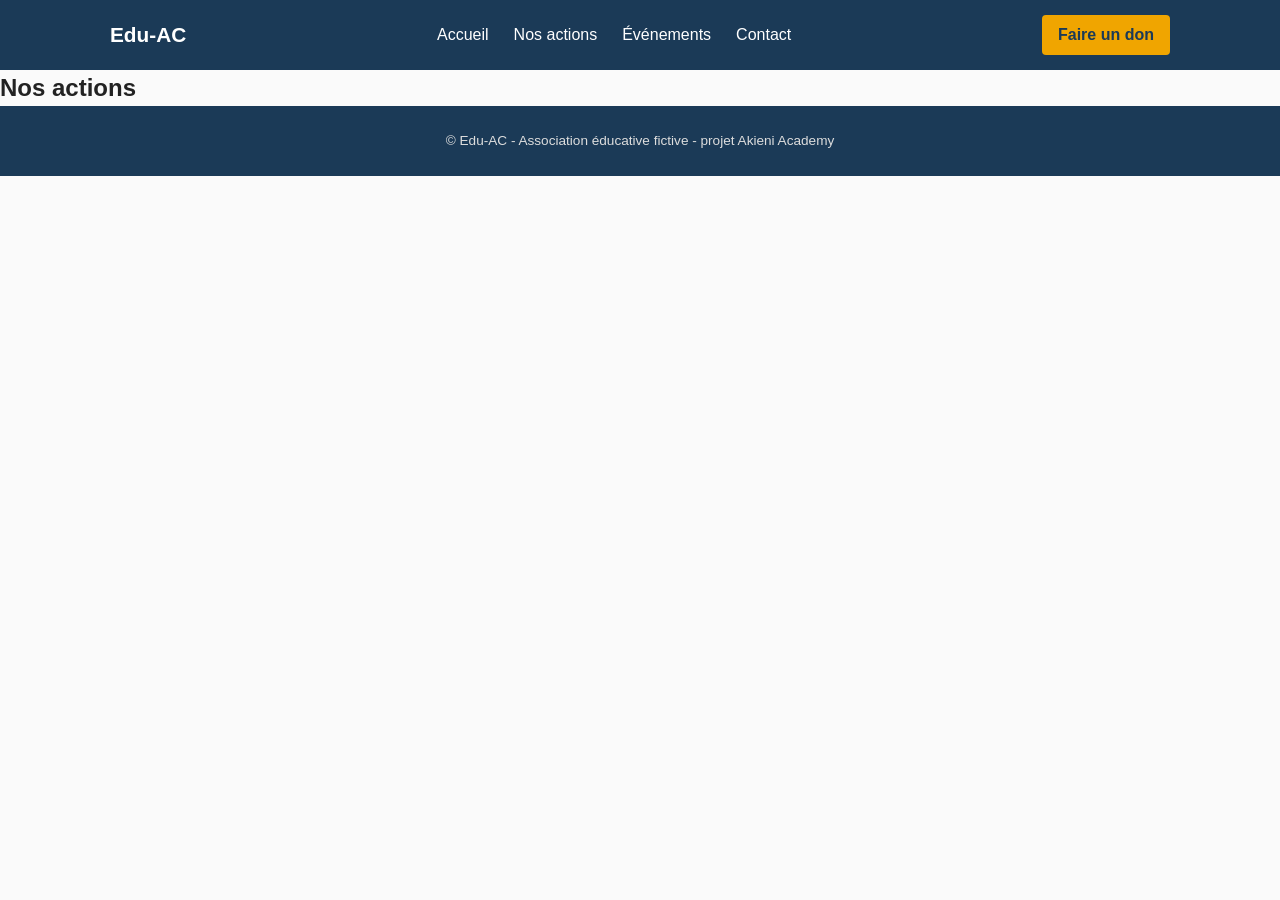
==== actions.html @ 5a73828f "Base commune : header, nav, footer, style.css, page d'acceuil" ====
<!DOCTYPE html>
<html lang="fr">
<head>
  <meta charset="UTF-8">
  <meta name="viewport" content="width=device-width, initial-scale=1.0">
  <title>Edu-AC - Nos actions</title>
  <link rel="stylesheet" href="style.css">
</head>
<body>

  <header>
    <nav>
      <div class="logo">Edu-AC</div>
      <ul class="nav-links">
        <li><a href="index.html">Accueil</a></li>
        <li><a href="actions.html">Nos actions</a></li>
        <li><a href="evenements.html">Événements</a></li>
        <li><a href="contact.html">Contact</a></li>
      </ul>
      <a class="btn-don" href="contact.html">Faire un don</a>
    </nav>
  </header>

  <main>
    <section>
      <h2>Nos actions</h2>

      <!--
        A REMPLIR PAR LE DEV "NOS ACTIONS" (Moutou Moukolo Christian)
        Consigne : une grille (class="actions-grid", deja en display: grid
        dans style.css) contenant plusieurs <article class="card">.
        Chaque carte : un titre (h3) + une courte description (p).
      -->

    </section>
  </main>

  <footer>
    <p>&copy; Edu-AC - Association éducative fictive - projet Akieni Academy</p>
  </footer>

</body>
</html>
---- style.css ----
/* 
   Edu-AC - style commun
   Fichier partage : prevenir le groupe avant modif
 */

* {
  margin: 0;
  padding: 0;
  box-sizing: border-box;
}

body {
  font-family: Arial, Helvetica, sans-serif;
  color: #222;
  background-color: #fafafa;
  line-height: 1.5;
}

a {
  text-decoration: none;
  color: inherit;
}

.container {
  max-width: 1100px;
  margin: 0 auto;
  padding: 0 20px;
}

/*  HEADER + NAV (Flexbox)  */

header {
  background-color: #1b3a57;
  color: #fff;
}

nav {
  display: flex;
  justify-content: space-between;
  align-items: center;
  max-width: 1100px;
  margin: 0 auto;
  padding: 15px 20px;
}

.logo {
  font-size: 1.3rem;
  font-weight: bold;
}

.nav-links {
  list-style: none;
  display: flex;
  gap: 25px;
}

.nav-links a {
  color: #fff;
}

.btn-don {
  background-color: #f0a500;
  color: #1b3a57;
  padding: 8px 16px;
  border-radius: 4px;
  font-weight: bold;
}

/*  HERO / CHIFFRES CLES (Accueil)  */

.hero {
}

.btn-primary {
  display: inline-block;
  background-color: #1b3a57;
  color: #fff;
  padding: 12px 22px;
  border-radius: 4px;
}

.chiffres {
  display: flex;
  flex-wrap: wrap;
  justify-content: space-around;
  border: 1px solid #ddd;
  border-radius: 6px;
  padding: 30px 20px;
}

/*  NOS ACTIONS (Grid)  */

.actions-grid {
  display: grid;
  grid-template-columns: repeat(2, 1fr);
  gap: 20px;
}

.card {
  border: 1px solid #ddd;
  border-radius: 6px;
  padding: 20px;
}

/*  EVENEMENTS*/

.events-list {
}

.event {
  border-top: 1px solid #ddd;
  padding: 15px 0;
}

/*  CONTACT / DON  */

.contact-form {
}

.don-box {
  background-color: #1b3a57;
  color: #fff;
  padding: 25px;
  border-radius: 6px;
}

/*  FOOTER  */

footer {
  background-color: #1b3a57;
  color: #ddd;
  text-align: center;
  padding: 25px 20px;
  font-size: 0.85rem;
}

/*  RESPONSIVE - 3 breakpoints
   mobile ~375px / tablette ~768px / desktop ~1280px */

@media (max-width: 768px) {
  nav {
    flex-direction: column;
    gap: 12px;
  }

  .actions-grid {
    grid-template-columns: 1fr;
  }
}

@media (max-width: 375px) {
  .btn-primary,
  .btn-don {
    width: 100%;
    text-align: center;
  }
}
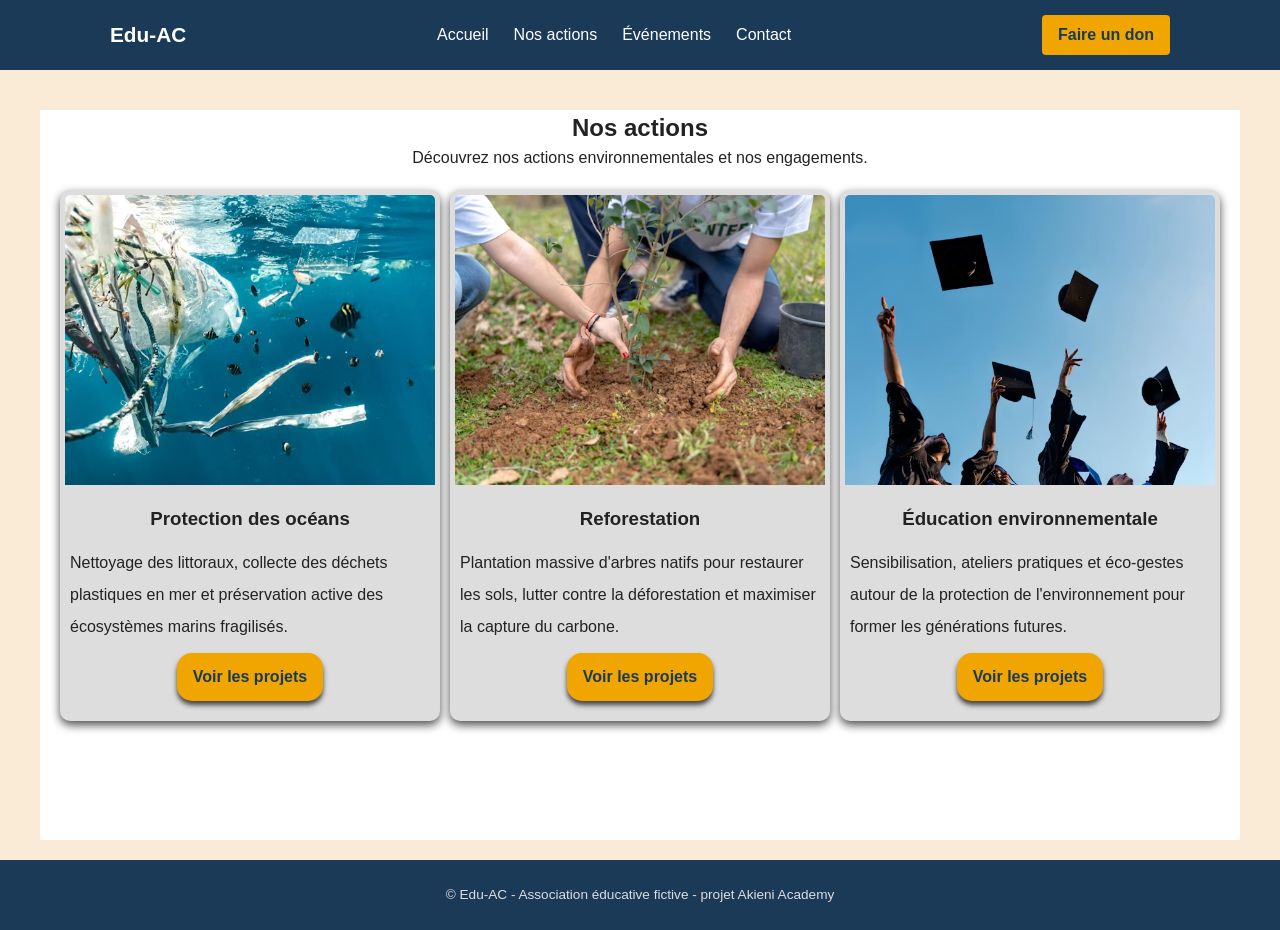
==== commit 73fd1e7e: "feat: j'ai ajouté la section 'nos actions' avec trois articles et un fichier contenant les images" ====
--- a/actions.html
+++ b/actions.html
@@ -22,17 +22,50 @@
   </header>
 
   <main>
-    <section>
-      <h2>Nos actions</h2>
+    <section class="nos-actions">
+      <div class="container">
 
-      <!--
-        A REMPLIR PAR LE DEV "NOS ACTIONS" (Moutou Moukolo Christian)
-        Consigne : une grille (class="actions-grid", deja en display: grid
-        dans style.css) contenant plusieurs <article class="card">.
-        Chaque carte : un titre (h3) + une courte description (p).
-      -->
+        <div class="section-header">
+            <h2>Nos actions</h2>
+            <p>Découvrez nos actions environnementales et nos engagements.</p>
+        </div>
 
-    </section>
+        <!-- Grille des cartes -->
+        <div class="actions-grid">
+            
+            <!-- Carte 1 : Reforestation -->
+            <article class="card1">
+                <img src="/images/reforestation.avif" alt="Reforestation">
+                <div class="card-content">
+                    <h3>Reforestation</h3>
+                    <p>Plantation massive d'arbres natifs pour restaurer les sols, lutter contre la déforestation et maximiser la capture du carbone.</p>
+                    <a href="#" class="btn-don">Voir les projets</a>
+                </div>
+            </article>
+
+            <!-- Carte 2 : Éducation -->
+            <article class="card2">
+                <img src="/images/education.avif" alt="Éducation environnementale">
+                <div class="card-content">
+                    <h3>Éducation environnementale</h3>
+                    <p>Sensibilisation, ateliers pratiques et éco-gestes autour de la protection de l'environnement pour former les générations futures.</p>
+                    <a href="#" class="btn-don">Voir les projets</a>
+                </article>
+
+            <!-- Carte 3 : Protection des océans -->
+            <article class="card3">
+                <img src="/images/ocean.avif" alt="Protection des océans">
+                <div class="card-content">
+                    <h3>Protection des océans</h3>
+                    <p>Nettoyage des littoraux, collecte des déchets plastiques en mer et préservation active des écosystèmes marins fragilisés.</p>
+                    <a href="#" class="btn-don">Voir les projets</a>
+                </div>
+              </article>
+        </div>
+    </div>
+    </section> 
+    
+
   </main>
 
   <footer>
--- a/style.css
+++ b/style.css
@@ -1,7 +1,9 @@
 /* 
    Edu-AC - style commun
-   Fichier partage : prevenir le groupe avant modif
- */
+   Fichier partage : ne contient que les elements utilises
+   sur TOUTES les pages (header, nav, footer, boutons communs).
+   Ne pas ajouter ici le style d'une section specifique a une page.
+    */
 
 * {
   margin: 0;
@@ -21,11 +23,6 @@
   color: inherit;
 }
 
-.container {
-  max-width: 1100px;
-  margin: 0 auto;
-  padding: 0 20px;
-}
 
 /*  HEADER + NAV (Flexbox)  */
 
@@ -56,6 +53,16 @@
 
 .nav-links a {
   color: #fff;
+}
+
+/*  BOUTONS COMMUNS (utilises sur plusieurs pages)  */
+
+.btn-primary {
+  display: inline-block;
+  background-color: #1b3a57;
+  color: #fff;
+  padding: 12px 22px;
+  border-radius: 4px;
 }
 
 .btn-don {
@@ -66,64 +73,6 @@
   font-weight: bold;
 }
 
-/*  HERO / CHIFFRES CLES (Accueil)  */
-
-.hero {
-}
-
-.btn-primary {
-  display: inline-block;
-  background-color: #1b3a57;
-  color: #fff;
-  padding: 12px 22px;
-  border-radius: 4px;
-}
-
-.chiffres {
-  display: flex;
-  flex-wrap: wrap;
-  justify-content: space-around;
-  border: 1px solid #ddd;
-  border-radius: 6px;
-  padding: 30px 20px;
-}
-
-/*  NOS ACTIONS (Grid)  */
-
-.actions-grid {
-  display: grid;
-  grid-template-columns: repeat(2, 1fr);
-  gap: 20px;
-}
-
-.card {
-  border: 1px solid #ddd;
-  border-radius: 6px;
-  padding: 20px;
-}
-
-/*  EVENEMENTS*/
-
-.events-list {
-}
-
-.event {
-  border-top: 1px solid #ddd;
-  padding: 15px 0;
-}
-
-/*  CONTACT / DON  */
-
-.contact-form {
-}
-
-.don-box {
-  background-color: #1b3a57;
-  color: #fff;
-  padding: 25px;
-  border-radius: 6px;
-}
-
 /*  FOOTER  */
 
 footer {
@@ -134,24 +83,128 @@
   font-size: 0.85rem;
 }
 
-/*  RESPONSIVE - 3 breakpoints
-   mobile ~375px / tablette ~768px / desktop ~1280px */
+/*  RESPONSIVE - nav (commun)  */
 
 @media (max-width: 768px) {
   nav {
     flex-direction: column;
     gap: 12px;
   }
-
-  .actions-grid {
-    grid-template-columns: 1fr;
-  }
-}
-
-@media (max-width: 375px) {
-  .btn-primary,
-  .btn-don {
-    width: 100%;
-    text-align: center;
-  }
-}
+}
+
+/* 
+   A PARTIR D'ICI : chacun ajoute
+   le style de SA page dans SA propre section,
+   sans toucher a ce qu'il y a au-dessus.
+   */
+
+/*  Dev Accueil : .hero, .chiffres */
+
+
+/*  Dev Nos actions : .actions-grid, .card  */
+.section-header {
+  text-align: center;
+  margin: 20px;
+}
+.nos-actions {
+   padding: 20px;
+   background-color: antiquewhite;
+}
+
+.container {
+  max-width: 1200px;
+  margin: 0 auto;
+  padding: 0 20px;
+  background-color: #fff;
+}
+
+.actions-grid {
+  display: grid;
+  grid-template-rows: 1fr 1fr 1fr;
+  gap: 10px;
+}
+
+article {
+  display: flex;
+  flex-direction: column;
+  gap: 10px;
+  background-color: #ddd;
+  height: auto;
+  border-radius: 10px;
+  box-shadow: 0px 4px 10px rgba(0, 0, 0, 0.7);
+  
+}
+
+.card-content {
+  display: flex;
+  flex-direction: column;
+  align-items: center;
+  line-height: 2;
+  margin-bottom: 20px;
+}
+
+.card-content p {
+  padding: 10px;
+}
+.card1 {
+  flex: 1;
+  order: 1;
+}
+
+.card2 {
+  flex: 1;
+  order: 2;
+}
+
+.card {
+  flex: 1;
+  order: 3;
+}
+
+article img {
+  width: 100%;
+  height: 300px;
+  object-fit: cover;
+  padding: 5px;
+  border-top-left-radius: 10px; 
+  border-top-right-radius: 10px; 
+}
+
+article  .btn-don {
+  background-color:  #f0a500;
+  border-radius: 15px;
+  box-shadow: 0px 4px 5px rgba(0, 0, 0, 0.7);
+}
+
+article  .btn-don:hover {
+  transform: scale(1.02);
+}
+
+@media only screen and (min-width: 768px) {
+ .actions-grid {
+  display: grid;
+  grid-template-columns: 1fr 1fr 1fr;
+  height: 650px;
+  }
+
+ article {
+  gap: 10px;
+  height: auto;
+  }
+
+
+ .card-content {
+  flex-grow: 1; /* Permet au contenu de prendre toute la hauteur disponible */
+  }
+
+ .card-content p {
+  flex-grow: 1;  /* Le paragraphe va occuper tout l'espace vide restant */
+  padding: 10px;
+  }
+
+
+/*  Dev Evenements : .events-list, .event */
+
+
+/*  Repo Admin (Contact) : .contact-form, .don-box  */
+
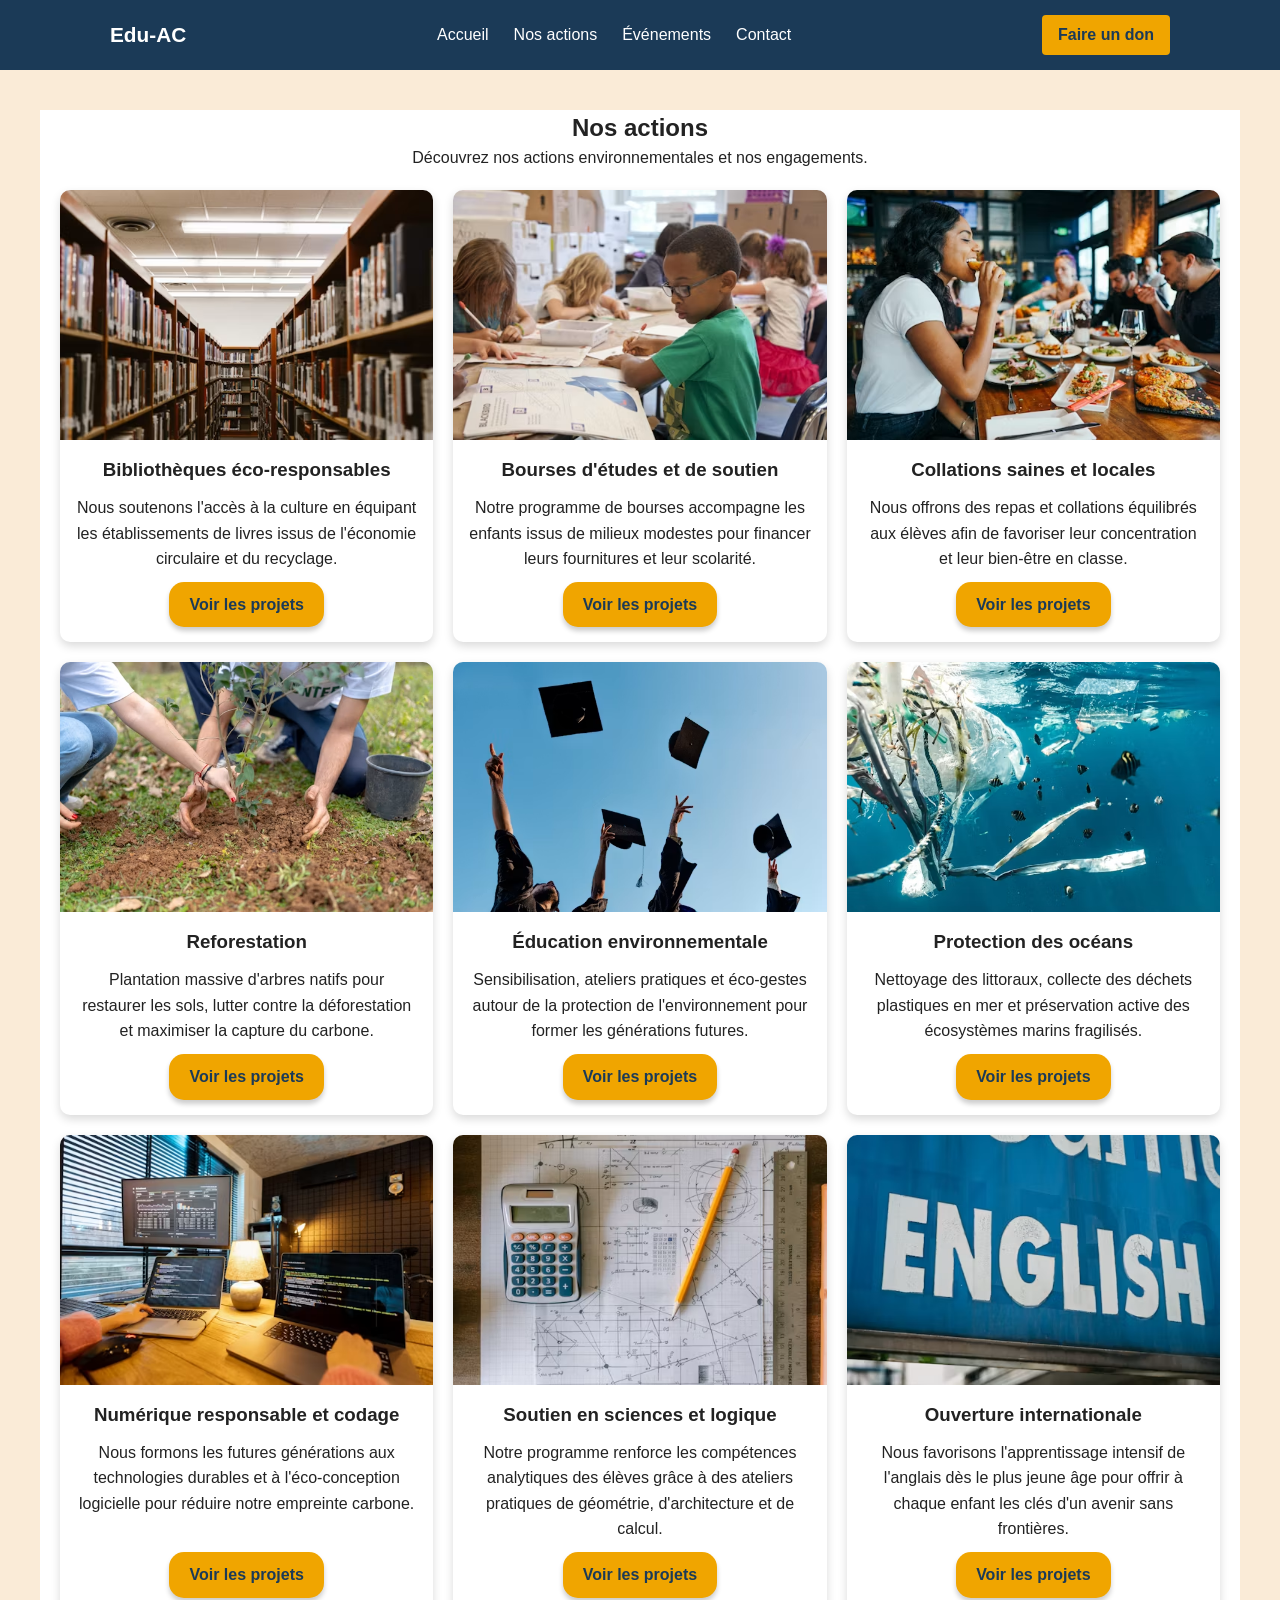
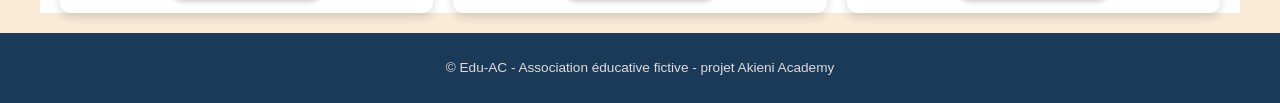
==== commit 1c7102d8: "feat: section nos actions complete et un fichier contenant 6 images" ====
--- a/actions.html
+++ b/actions.html
@@ -35,6 +35,34 @@
             
             <!-- Carte 1 : Reforestation -->
             <article class="card1">
+                <img src="/images/librairie.avif" alt="librairie">
+                <div class="card-content">
+                    <h3>Bibliothèques éco-responsables</h3>
+                    <p>Nous soutenons l'accès à la culture en équipant les établissements de livres issus de l'économie circulaire et du recyclage.</p>
+                    <a href="#" class="btn-don">Voir les projets</a>
+                </div>
+            </article>
+
+            <!-- Carte 2 : Éducation -->
+            <article class="card2">
+                <img src="/images/scholarship.avif" alt="bourse d'etude">
+                <div class="card-content">
+                    <h3>Bourses d'études et de soutien</h3>
+                    <p>Notre programme de bourses accompagne les enfants issus de milieux modestes pour financer leurs fournitures et leur scolarité.</p>
+                    <a href="#" class="btn-don">Voir les projets</a>
+                <div>
+                </article>
+
+            <!-- Carte 3 : Protection des océans -->
+            <article class="card3">
+                <img src="/images/collation.avif" alt="collation">
+                <div class="card-content">
+                    <h3>Collations saines et locales</h3>
+                    <p>Nous offrons des repas et collations équilibrés aux élèves afin de favoriser leur concentration et leur bien-être en classe.</p>
+                    <a href="#" class="btn-don">Voir les projets</a>
+                </div>
+              </article>
+                 <article class="card4">
                 <img src="/images/reforestation.avif" alt="Reforestation">
                 <div class="card-content">
                     <h3>Reforestation</h3>
@@ -44,7 +72,7 @@
             </article>
 
             <!-- Carte 2 : Éducation -->
-            <article class="card2">
+            <article class="card5">
                 <img src="/images/education.avif" alt="Éducation environnementale">
                 <div class="card-content">
                     <h3>Éducation environnementale</h3>
@@ -53,11 +81,38 @@
                 </article>
 
             <!-- Carte 3 : Protection des océans -->
-            <article class="card3">
+            <article class="card6">
                 <img src="/images/ocean.avif" alt="Protection des océans">
                 <div class="card-content">
                     <h3>Protection des océans</h3>
                     <p>Nettoyage des littoraux, collecte des déchets plastiques en mer et préservation active des écosystèmes marins fragilisés.</p>
+                    <a href="#" class="btn-don">Voir les projets</a>
+                </div>
+              </article>
+                 <article class="card7">
+                <img src="/images/informatique.avif" alt="formation en informatique">
+                <div class="card-content">
+                    <h3>Numérique responsable et codage</h3>
+                    <p>Nous formons les futures générations aux technologies durables et à l'éco-conception logicielle pour réduire notre empreinte carbone.</p>
+                    <a href="#" class="btn-don">Voir les projets</a>
+                </div>
+            </article>
+
+            <!-- Carte 2 : Éducation -->
+            <article class="card8">
+                <img src="/images/maths.avif" alt="cours des maths">
+                <div class="card-content">
+                    <h3>Soutien en sciences et logique</h3>
+                    <p>Notre programme renforce les compétences analytiques des élèves grâce à des ateliers pratiques de géométrie, d'architecture et de calcul.</p>
+                    <a href="#" class="btn-don">Voir les projets</a>
+                </article>
+
+            <!-- Carte 3 : Protection des océans -->
+            <article class="card9">
+                <img src="/images/english.avif" alt="formation d'Englais">
+                <div class="card-content">
+                    <h3>Ouverture internationale</h3>
+                    <p>Nous favorisons l'apprentissage intensif de l'anglais dès le plus jeune âge pour offrir à chaque enfant les clés d'un avenir sans frontières.</p>
                     <a href="#" class="btn-don">Voir les projets</a>
                 </div>
               </article>
--- a/style.css
+++ b/style.css
@@ -101,11 +101,11 @@
 /*  Dev Accueil : .hero, .chiffres */
 
 
-/*  Dev Nos actions : .actions-grid, .card  */
 .section-header {
   text-align: center;
   margin: 20px;
 }
+
 .nos-actions {
    padding: 20px;
    background-color: antiquewhite;
@@ -118,89 +118,70 @@
   background-color: #fff;
 }
 
+/* --- GRILLE POUR LES SMARTPHONES (Par défaut) --- */
 .actions-grid {
   display: grid;
-  grid-template-rows: 1fr 1fr 1fr;
-  gap: 10px;
+  grid-template-columns: 1fr; /* Une seule colonne sur mobile pour que ce soit lisible */
+  gap: 20px; 
 }
+
 
 article {
   display: flex;
   flex-direction: column;
-  gap: 10px;
-  background-color: #ddd;
-  height: auto;
+  background-color: #fff;
   border-radius: 10px;
-  box-shadow: 0px 4px 10px rgba(0, 0, 0, 0.7);
-  
+  box-shadow: 0px 4px 10px rgba(0, 0, 0, 0.15);
+  overflow: hidden;
+  transition: all 0.3s ease;
 }
+article:hover {
+  transform: scale(1.01);
+  box-shadow: none;
+}
+article img {
+  width: 100%;
+  height: 250px;
+  object-fit: cover; 
+}
+
 
 .card-content {
   display: flex;
   flex-direction: column;
   align-items: center;
-  line-height: 2;
-  margin-bottom: 20px;
+  padding: 15px;
+  line-height: 1.6;
+  flex-grow: 1; /* Permet au contenu de s'étirer pour aligner les boutons en bas */
 }
 
 .card-content p {
-  padding: 10px;
-}
-.card1 {
-  flex: 1;
-  order: 1;
+  padding: 10px 0;
+  text-align: center;
+  flex-grow: 1; /* Pousse le bouton vers le bas si un texte est plus court qu'un autre */
 }
 
-.card2 {
-  flex: 1;
-  order: 2;
+
+article .btn-don {
+  background-color: #f0a500;
+  border: none;
+  padding: 10px 20px;
+  border-radius: 15px;
+  cursor: pointer;
+  transition: transform 0.2s ease;
+  box-shadow: 0px 4px 5px rgba(0, 0, 0, 0.2);
 }
 
-.card {
-  flex: 1;
-  order: 3;
+article .btn-don:hover {
+  transform: scale(1.05);
 }
 
-article img {
-  width: 100%;
-  height: 300px;
-  object-fit: cover;
-  padding: 5px;
-  border-top-left-radius: 10px; 
-  border-top-right-radius: 10px; 
-}
-
-article  .btn-don {
-  background-color:  #f0a500;
-  border-radius: 15px;
-  box-shadow: 0px 4px 5px rgba(0, 0, 0, 0.7);
-}
-
-article  .btn-don:hover {
-  transform: scale(1.02);
-}
 
 @media only screen and (min-width: 768px) {
  .actions-grid {
-  display: grid;
-  grid-template-columns: 1fr 1fr 1fr;
-  height: 650px;
+    grid-template-columns: repeat(3, 1fr);
   }
-
- article {
-  gap: 10px;
-  height: auto;
-  }
-
-
- .card-content {
-  flex-grow: 1; /* Permet au contenu de prendre toute la hauteur disponible */
-  }
-
- .card-content p {
-  flex-grow: 1;  /* Le paragraphe va occuper tout l'espace vide restant */
-  padding: 10px;
-  }
+}
 
 
 /*  Dev Evenements : .events-list, .event */
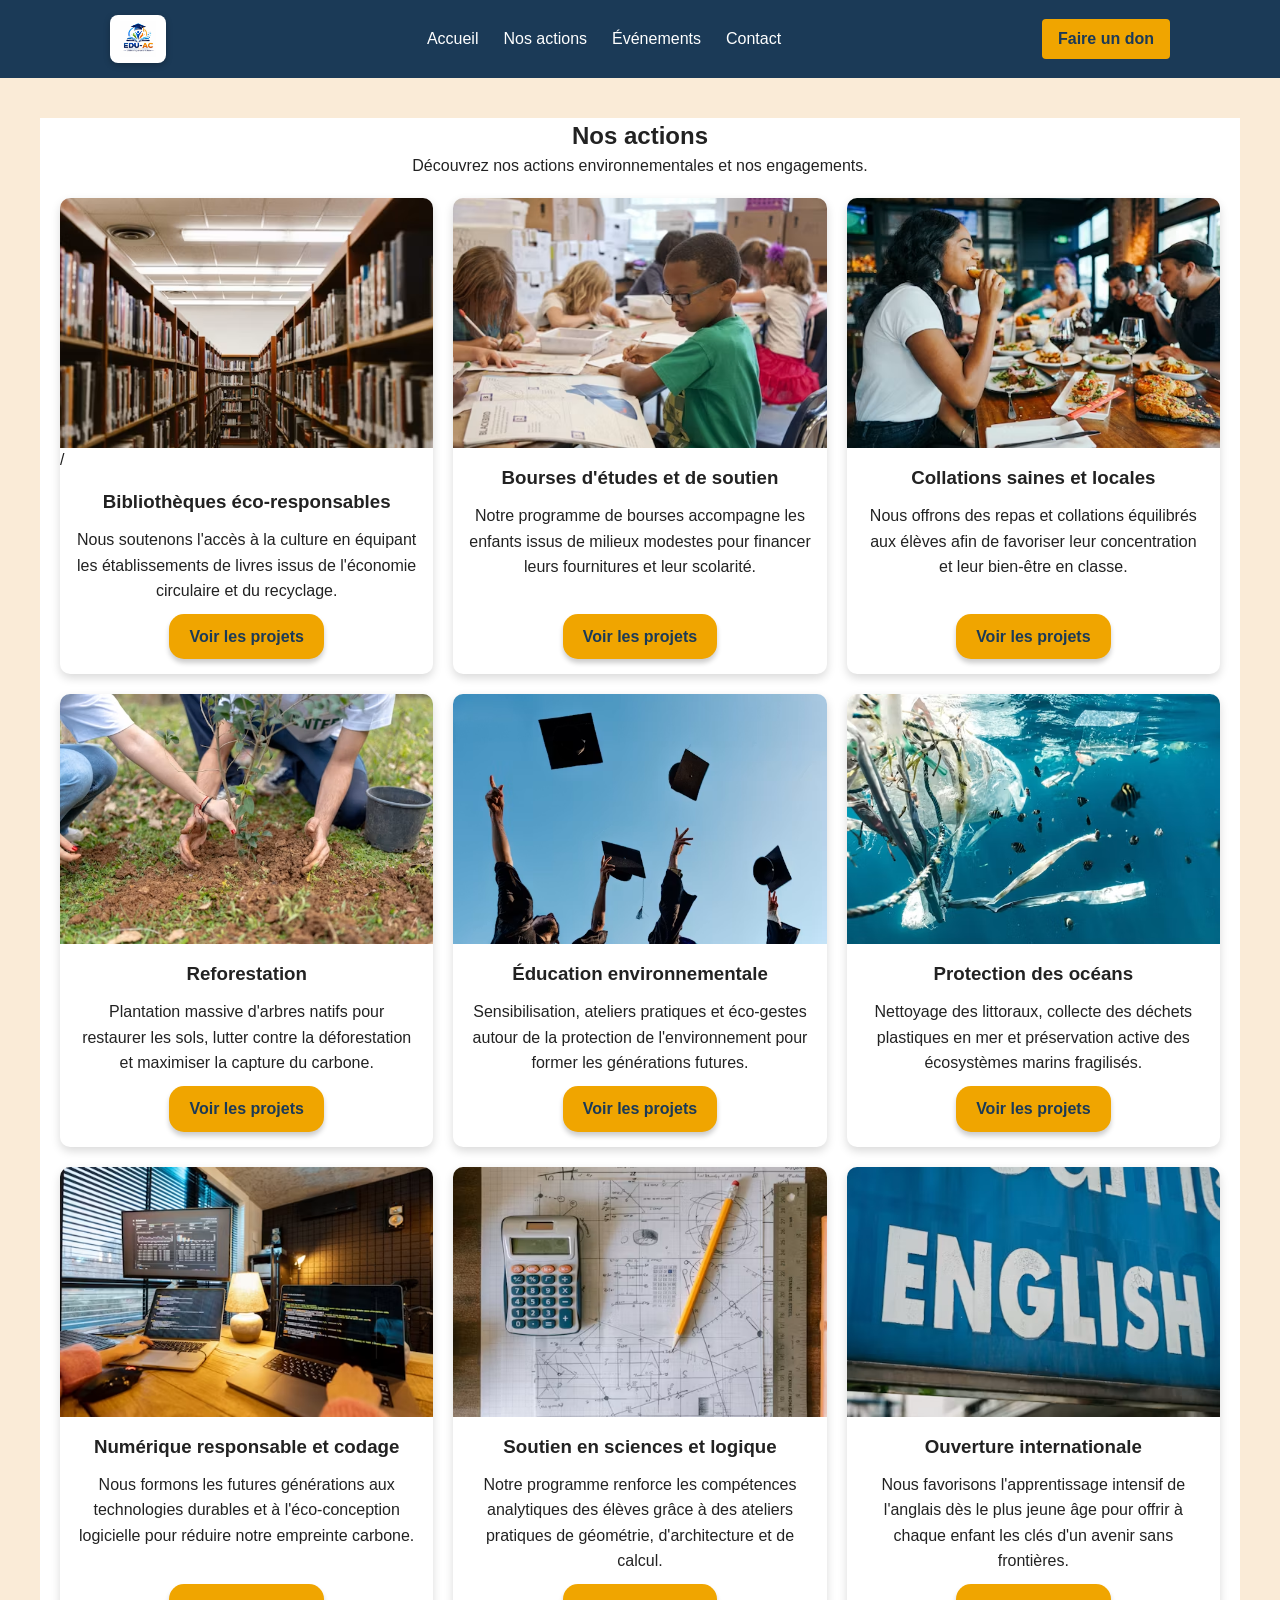
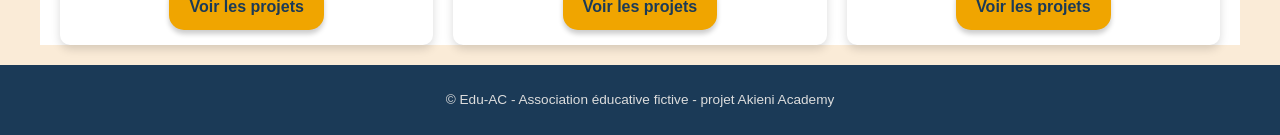
==== commit f9dfa2ff: "Ajout section hero et chiffres cles + logo dans la nav" ====
--- a/actions.html
+++ b/actions.html
@@ -9,17 +9,23 @@
 <body>
 
   <header>
-    <nav>
-      <div class="logo">Edu-AC</div>
-      <ul class="nav-links">
-        <li><a href="index.html">Accueil</a></li>
-        <li><a href="actions.html">Nos actions</a></li>
-        <li><a href="evenements.html">Événements</a></li>
-        <li><a href="contact.html">Contact</a></li>
-      </ul>
-      <a class="btn-don" href="contact.html">Faire un don</a>
-    </nav>
-  </header>
+      <nav>
+        <div class="logo">
+          <img
+            src="assets/logo-eduac.jpeg"
+            alt="Logo Edu-AC, association éducative"
+          />
+        </div>
+        <ul class="nav-links">
+          <li><a href="index.html">Accueil</a></li>
+          <li><a href="actions.html">Nos actions</a></li>
+          <li><a href="evenements.html">Événements</a></li>
+          <li><a href="contact.html">Contact</a></li>
+        </ul>
+        <a class="btn-don" href="contact.html">Faire un don</a>
+      </nav>
+    </header>
+
 
   <main>
     <section class="nos-actions">
@@ -34,8 +40,9 @@
         <div class="actions-grid">
             
             <!-- Carte 1 : Reforestation -->
+             <!-- Tu as oublier que quand tu met un / slash la machine va chercher les images dans le disque principal, voilà pourquoi cela n'affichait que les alt -->
             <article class="card1">
-                <img src="/images/librairie.avif" alt="librairie">
+                <img src="images/librairie.avif" alt="librairie"> /
                 <div class="card-content">
                     <h3>Bibliothèques éco-responsables</h3>
                     <p>Nous soutenons l'accès à la culture en équipant les établissements de livres issus de l'économie circulaire et du recyclage.</p>
@@ -45,7 +52,7 @@
 
             <!-- Carte 2 : Éducation -->
             <article class="card2">
-                <img src="/images/scholarship.avif" alt="bourse d'etude">
+                <img src="images/scholarship.avif" alt="bourse d'etude">
                 <div class="card-content">
                     <h3>Bourses d'études et de soutien</h3>
                     <p>Notre programme de bourses accompagne les enfants issus de milieux modestes pour financer leurs fournitures et leur scolarité.</p>
@@ -55,7 +62,7 @@
 
             <!-- Carte 3 : Protection des océans -->
             <article class="card3">
-                <img src="/images/collation.avif" alt="collation">
+                <img src="images/collation.avif" alt="collation">
                 <div class="card-content">
                     <h3>Collations saines et locales</h3>
                     <p>Nous offrons des repas et collations équilibrés aux élèves afin de favoriser leur concentration et leur bien-être en classe.</p>
@@ -63,7 +70,7 @@
                 </div>
               </article>
                  <article class="card4">
-                <img src="/images/reforestation.avif" alt="Reforestation">
+                <img src="images/reforestation.avif" alt="Reforestation">
                 <div class="card-content">
                     <h3>Reforestation</h3>
                     <p>Plantation massive d'arbres natifs pour restaurer les sols, lutter contre la déforestation et maximiser la capture du carbone.</p>
@@ -73,7 +80,7 @@
 
             <!-- Carte 2 : Éducation -->
             <article class="card5">
-                <img src="/images/education.avif" alt="Éducation environnementale">
+                <img src="images/education.avif" alt="Éducation environnementale">
                 <div class="card-content">
                     <h3>Éducation environnementale</h3>
                     <p>Sensibilisation, ateliers pratiques et éco-gestes autour de la protection de l'environnement pour former les générations futures.</p>
@@ -82,7 +89,7 @@
 
             <!-- Carte 3 : Protection des océans -->
             <article class="card6">
-                <img src="/images/ocean.avif" alt="Protection des océans">
+                <img src="images/ocean.avif" alt="Protection des océans">
                 <div class="card-content">
                     <h3>Protection des océans</h3>
                     <p>Nettoyage des littoraux, collecte des déchets plastiques en mer et préservation active des écosystèmes marins fragilisés.</p>
@@ -90,7 +97,7 @@
                 </div>
               </article>
                  <article class="card7">
-                <img src="/images/informatique.avif" alt="formation en informatique">
+                <img src="images/informatique.avif" alt="formation en informatique">
                 <div class="card-content">
                     <h3>Numérique responsable et codage</h3>
                     <p>Nous formons les futures générations aux technologies durables et à l'éco-conception logicielle pour réduire notre empreinte carbone.</p>
@@ -100,7 +107,7 @@
 
             <!-- Carte 2 : Éducation -->
             <article class="card8">
-                <img src="/images/maths.avif" alt="cours des maths">
+                <img src="images/maths.avif" alt="cours des maths">
                 <div class="card-content">
                     <h3>Soutien en sciences et logique</h3>
                     <p>Notre programme renforce les compétences analytiques des élèves grâce à des ateliers pratiques de géométrie, d'architecture et de calcul.</p>
@@ -109,7 +116,7 @@
 
             <!-- Carte 3 : Protection des océans -->
             <article class="card9">
-                <img src="/images/english.avif" alt="formation d'Englais">
+                <img src="images/english.avif" alt="formation d'Englais">
                 <div class="card-content">
                     <h3>Ouverture internationale</h3>
                     <p>Nous favorisons l'apprentissage intensif de l'anglais dès le plus jeune âge pour offrir à chaque enfant les clés d'un avenir sans frontières.</p>
--- a/style.css
+++ b/style.css
@@ -43,6 +43,37 @@
 .logo {
   font-size: 1.3rem;
   font-weight: bold;
+  display: flex;        /* permet de bien centrer l'image verticalement */
+  align-items: center;
+}
+
+.logo img {
+  height: 48px;        /* on fixe la hauteur du logo dans la nav */
+  width: auto;         /* la largeur s'adapte automatiquement, pas de logo déformé */
+  display: block;      /* évite un petit espace fantôme sous l'image  */
+/* 
+    Le logo a un fond blanc rectangulaire.
+    Sur un header bleu marine, ça ferait un carré blanc moche.
+    padding + background blanc + border-radius = on transforme
+    ce "défaut" en carte propre et volontaire, comme un badge.
+  */
+  padding: 6px 10px;
+  background-color: #fff;
+  border-radius: 8px;
+
+  /* petite ombre pour que le logo se détache bien du header */
+  box-shadow: 0 2px 6px rgba(0, 0, 0, 0.25);
+
+  /* transition douce pour l'effet au survol (voir ci-dessous) */
+  transition: transform 0.2s ease;
+}
+
+/* 
+  Petit effet interactif : le logo grossit légèrement au survol de la souris.
+  Optionnel,  ça donne un aspect "vivant" et professionnel au site.
+*/
+.logo img:hover {
+  transform: scale(1.05);
 }
 
 .nav-links {
@@ -98,9 +129,131 @@
    sans toucher a ce qu'il y a au-dessus.
    */
 
+
 /*  Dev Accueil : .hero, .chiffres */
-
-
+/* le css de la hero section les gars */
+.hero {
+  display: flex;
+  flex-direction: column;   /* MOBILE (375px) : texte puis image, empilés verticalement */
+  gap: 30px;
+  padding: 40px 20px;
+  text-align: center;
+}
+
+.hero-tag {
+  display: inline-block;
+  font-size: 0.85rem;
+  font-weight: bold;
+  color: #f0a500;
+  text-transform: uppercase;   /* force les majuscules, comme sur la maquette */
+  letter-spacing: 1px;
+  margin-bottom: 10px;
+}
+
+.hero h1 {
+  font-size: 1.8rem;
+  color: #1b3a57;
+  margin-bottom: 15px;
+}
+
+.hero p {
+  color: #555;
+  margin-bottom: 20px;
+}
+
+.hero-buttons {
+  display: flex;
+  flex-direction: column;   /* boutons empilés sur mobile */
+  gap: 12px;
+}
+
+.btn-secondary {
+  display: inline-block;
+  border: 2px solid #1b3a57;
+  color: #1b3a57;
+  padding: 10px 20px;
+  border-radius: 4px;
+  font-weight: bold;
+}
+
+.hero-media img {
+  width: 100%;         /* l'image prend toute la largeur disponible sur mobile */
+  border-radius: 8px;
+  display: block;
+}
+
+/* TABLETTE (768px) : texte et image côte à côte */
+@media (min-width: 768px) {
+  .hero {
+    flex-direction: row;       /* on passe en ligne au lieu de colonne */
+    text-align: left;
+    align-items: center;
+  }
+  .hero-content,
+  .hero-media {
+    flex: 1;                   /* les deux blocs partagent l'espace à 50/50 */
+  }
+  .hero-buttons {
+    flex-direction: row;       /* boutons côte à côte */
+  }
+}
+
+/* DESKTOP (1280px) : on aère un peu plus */
+@media (min-width: 1280px) {
+  .hero {
+    max-width: 1100px;
+    margin: 0 auto;
+    padding: 80px 20px;
+  }
+  .hero h1 {
+    font-size: 2.6rem;
+  }
+}
+
+/* la seconde partie concernant les chiffres les de l'acceuil */
+.chiffres {
+  display: flex;
+  flex-direction: column;      /* MOBILE : empilés verticalement */
+}
+
+.chiffre-item {
+  text-align: center;
+  padding: 25px 20px;
+  border-bottom: 4px solid #f0a500;
+}
+
+.chiffre-item:last-child {
+  border-bottom: none;    /* pas de ligne après le dernier bloc */
+}
+
+.chiffre-nombre {
+  display: block;
+  font-size: 2.2rem;
+  font-weight: bold;
+  color: #1b3a57;
+}
+
+.chiffre-label {
+  color: #555;
+  font-size: 0.95rem;
+}
+
+/* TABLETTE et DESKTOP : les 4 blocs côte à côte */
+@media (min-width: 768px) {
+  .chiffres {
+    flex-direction: row;
+  }
+  .chiffre-item {
+    flex: 1;                          /* chaque bloc prend une largeur égale */
+    border-bottom: none;
+    border-right: 4px solid #f0a500;  /* la ligne devient verticale entre les blocs */
+  }
+  .chiffre-item:last-child {
+    border-right: none;
+  }
+}
+
+/*  Dev nos actions : .nos actions */
 .section-header {
   text-align: center;
   margin: 20px;
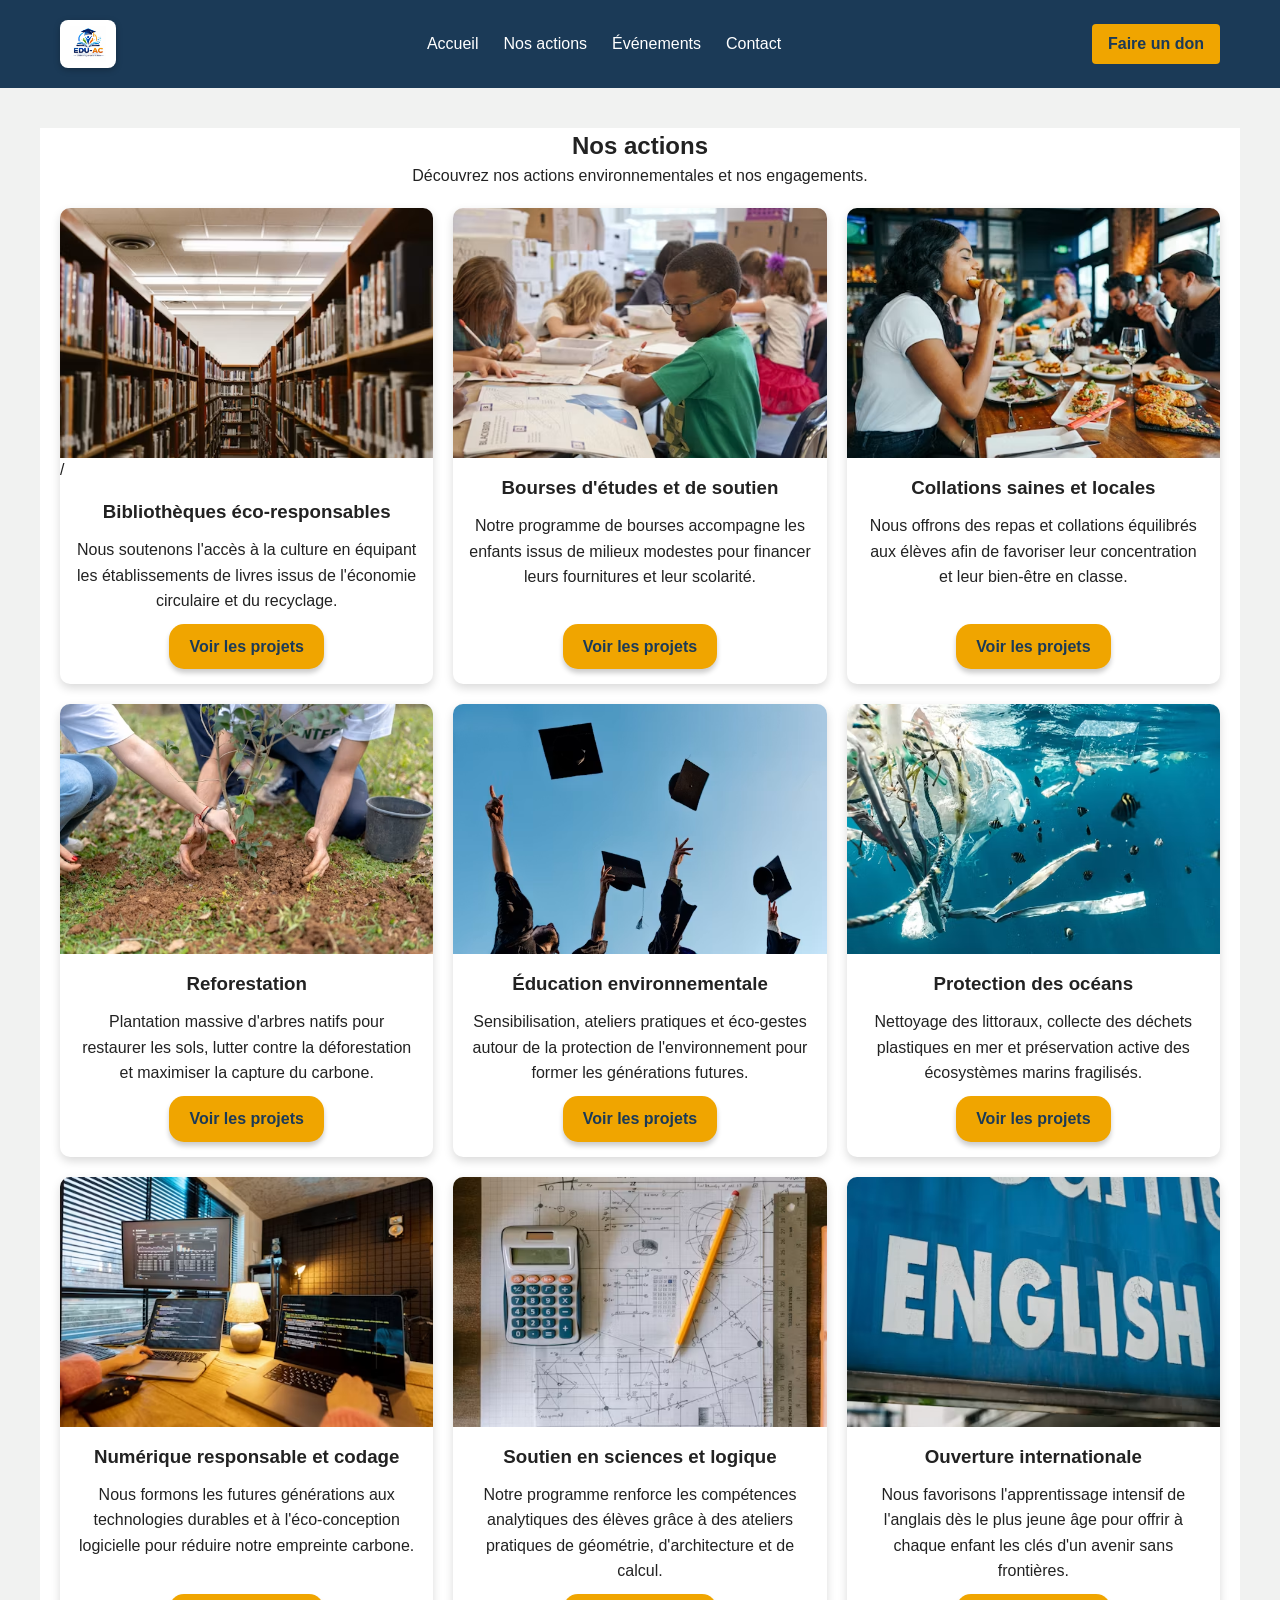
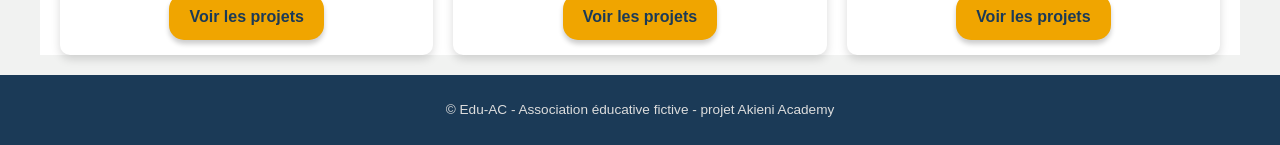
==== commit 4eee05a4: "fix: couleur du background de la grille" ====
--- a/actions.html
+++ b/actions.html
@@ -39,7 +39,7 @@
         <!-- Grille des cartes -->
         <div class="actions-grid">
             
-            <!-- Carte 1 : Reforestation -->
+        
              <!-- Tu as oublier que quand tu met un / slash la machine va chercher les images dans le disque principal, voilà pourquoi cela n'affichait que les alt -->
             <article class="card1">
                 <img src="images/librairie.avif" alt="librairie"> /
@@ -50,7 +50,7 @@
                 </div>
             </article>
 
-            <!-- Carte 2 : Éducation -->
+         
             <article class="card2">
                 <img src="images/scholarship.avif" alt="bourse d'etude">
                 <div class="card-content">
@@ -60,7 +60,7 @@
                 <div>
                 </article>
 
-            <!-- Carte 3 : Protection des océans -->
+          
             <article class="card3">
                 <img src="images/collation.avif" alt="collation">
                 <div class="card-content">
@@ -78,7 +78,7 @@
                 </div>
             </article>
 
-            <!-- Carte 2 : Éducation -->
+          
             <article class="card5">
                 <img src="images/education.avif" alt="Éducation environnementale">
                 <div class="card-content">
@@ -87,7 +87,7 @@
                     <a href="#" class="btn-don">Voir les projets</a>
                 </article>
 
-            <!-- Carte 3 : Protection des océans -->
+           
             <article class="card6">
                 <img src="images/ocean.avif" alt="Protection des océans">
                 <div class="card-content">
@@ -105,7 +105,7 @@
                 </div>
             </article>
 
-            <!-- Carte 2 : Éducation -->
+           
             <article class="card8">
                 <img src="images/maths.avif" alt="cours des maths">
                 <div class="card-content">
@@ -114,7 +114,6 @@
                     <a href="#" class="btn-don">Voir les projets</a>
                 </article>
 
-            <!-- Carte 3 : Protection des océans -->
             <article class="card9">
                 <img src="images/english.avif" alt="formation d'Englais">
                 <div class="card-content">
--- a/style.css
+++ b/style.css
@@ -3,7 +3,7 @@
    Fichier partage : ne contient que les elements utilises
    sur TOUTES les pages (header, nav, footer, boutons communs).
    Ne pas ajouter ici le style d'une section specifique a une page.
-    */
+*/
 
 * {
   margin: 0;
@@ -114,15 +114,61 @@
   font-size: 0.85rem;
 }
 
-/*  RESPONSIVE - nav (commun)  */
-
+/* RESPONSIVE - 3 breakpoints obligatoires
+   mobile ~375px / tablette ~768px / desktop ~1280px
+   Ici : uniquement pour les elements communs (nav, footer, boutons).
+   Chaque dev doit AUSSI ajouter ses propres media queries
+   pour ses classes, dans sa section plus bas. */
+
+/* Tablette (~768px) */
 @media (max-width: 768px) {
   nav {
     flex-direction: column;
     gap: 12px;
   }
-}
-
+
+  .nav-links {
+    gap: 15px;
+    flex-wrap: wrap;
+    justify-content: center;
+  }
+}
+
+/* Mobile (~375px) */
+@media (max-width: 375px) {
+  .logo {
+    font-size: 1.1rem;
+  }
+
+  .nav-links {
+    gap: 10px;
+    font-size: 0.9rem;
+  }
+
+  .btn-primary,
+  .btn-don {
+    width: 100%;
+    text-align: center;
+    display: block;
+  }
+
+  footer {
+    font-size: 0.75rem;
+    padding: 18px 15px;
+  }
+}
+
+/* Desktop large (~1280px et plus) */
+@media (min-width: 1280px) {
+  .container {
+    max-width: 1200px;
+  }
+
+  nav {
+    max-width: 1200px;
+    padding: 20px 20px;
+  }
+}
 /* 
    A PARTIR D'ICI : chacun ajoute
    le style de SA page dans SA propre section,
@@ -261,7 +307,7 @@
 
 .nos-actions {
    padding: 20px;
-   background-color: antiquewhite;
+   background-color: rgb(241, 242, 241);
 }
 
 .container {
@@ -341,4 +387,251 @@
 
 
 /*  Repo Admin (Contact) : .contact-form, .don-box  */
-
+/* Mobile 375px*/ 
+
+.h1{text-align: center;
+font-size: 20px;}
+form{
+max-width: 400px;
+height:  auto;
+border: 1px solid rgb(240, 233, 233);
+border-radius: 10px;
+box-shadow: 4px 4px 4px 4px rgb(240, 233, 233);
+margin-left: 10px;
+}
+.nom{
+margin-left: 50px;
+padding-top: 10px;
+}
+.nom input{
+padding: 5px;
+border-radius: 10px;
+border: 1px solid rgb(240, 233, 233);
+}
+.prenom{
+margin-left: 30px;
+padding-top: 10px;
+}
+.prenom input{
+padding: 5px;
+border-radius: 10px;
+border: 1px solid rgb(240, 233, 233);
+}
+.message{
+margin-top: 15px;
+margin-left: 20px;
+}
+.message textarea{
+max-width: 190px;
+border-radius: 10px;
+border: 1px solid rgb(240, 233, 233);
+width: 100%;
+height: 100px;
+margin-left: 60px;
+resize: none;
+outline: none;
+}
+.mess{
+margin-left: 100px;
+}
+.btn{
+ background-color: #f0a500;
+  color: #1b3a57;
+  border-radius: 4px;
+  font-weight: bold;
+  border: none;
+  margin-left: 40px;
+  margin-top: 30px;
+  margin-bottom: 20px;
+  padding-right: 120px;
+  padding-left: 120px;
+  padding-top: 10px;
+  padding-bottom: 10px;
+}
+.h2, .p1{
+margin-left: 30px;
+padding-top: 20px;
+}
+.bat{
+background-color:rgb(10, 10, 27);
+border: 1px solid rgb(40, 36, 94);
+color: white;
+padding: 5px;
+border-radius: 10px;
+margin-left: 25px;
+margin-top: 10px;
+}
+.bu{
+position: relative;
+top:50px;
+right: 120px;
+background-color:rgb(10, 10, 27);
+border: 1px solid rgb(40, 36, 94);
+color: white;
+padding: 5px;
+border-radius: 5px;
+}
+.bo{
+background-color:rgb(10, 10, 27);
+border: 1px solid rgb(40, 36, 94);
+color: white;
+padding: 5px;
+border-radius: 5px;
+}
+.bt{
+background-color: #f0a500;
+border: 1px solid rgb(40, 36, 94);
+color: white;
+padding: 5px;
+border-radius: 5px;
+width: 250px;
+height: 30px;
+margin-top: 150px;
+margin-left: 35px;
+}
+.div{
+width:100%;
+height: 400px;
+background-color: rgb(10, 10, 27);
+color: white;
+margin-top: 10px;
+
+}
+/*Tablete 768px */
+@media only screen and (min-width:425px) and (min-width:768px){
+form{
+max-width: 50%;
+height:  auto;
+border: 1px solid rgb(240, 233, 233);
+border-radius: 10px;
+box-shadow: 4px 4px 4px 4px rgb(240, 233, 233);
+margin-left: 200px;
+}
+
+.div{
+width:100%;
+height: 300px;
+background-color: rgb(10, 10, 27);
+color: white;
+margin-top: 10px;
+}
+
+.a{
+margin: 20px 10px 10px 10px;
+}
+.bu{
+position: relative;
+top: 0px;
+left: 10px;
+}
+.bt{
+margin-left:150px;
+}
+.btn{
+ background-color: #f0a500;
+  color: #1b3a57;
+  border-radius: 4px;
+  font-weight: bold;
+  border: none;
+  margin-left: 40px;
+  margin-top: 30px;
+  margin-bottom: 20px;
+  padding-right: 120px;
+  padding-left: 120px;
+}
+}
+
+/*laptop 1280*/
+
+@media only screen and (min-width: 1280px)  {
+form{
+max-width: 50%;
+height:  400px;
+border: 1px solid rgb(240, 233, 233);
+border-radius: 10px;
+box-shadow: 4px 4px 4px 4px rgb(240, 233, 233);
+margin-left: 350px;
+}
+.h2, .p1{
+margin-left: 100px;
+padding-top: 20px;
+}
+.message textarea{
+width: 100%;
+max-width: 310px;
+margin-left: 150px;
+border-radius: 10px;
+border: 1px solid rgb(240, 233, 233);
+height: 100px;
+margin-left: 150px;
+resize: none;
+outline: none;
+margin-top: 20px;
+}
+.btn{
+background-color: #f0a500;
+  color: #1b3a57;
+  border-radius: 4px;
+  font-weight: bold;
+  border: none;
+  margin-left: 180px;
+  margin-top: 50px;
+  margin-bottom: 10px;
+  padding-right: 120px;
+  padding-left: 120px;
+}
+.nom{
+margin-left: 125px;
+padding-top: 10px;
+margin-top: 30px;
+
+}
+.prenom{
+margin-left: 100px;
+padding-top: 10px;
+margin-top: 20px;
+}
+.nom input{
+padding-right: 150px;
+}
+.prenom input{
+padding-right: 150px;
+}
+.div{
+width: 100%;
+height: 350px;
+}
+ .bt{
+background-color: #f0a500;
+border: 1px solid rgb(40, 36, 94);
+color: rgb(0, 0, 0);
+padding-top: 10px;
+padding-right: 10px;
+border-radius: 5px;
+margin-left: 300px;
+width: 250px;
+height: 60px;
+cursor:pointer;
+}
+.bat{
+margin-left: 100px;
+padding: 10px;
+cursor:pointer;
+}
+.bo{
+margin-left: 50px;
+padding: 10px;
+cursor:pointer;
+}
+.bu{
+position: relative;
+top: 1px;
+left: 50px;
+padding: 10px;
+cursor:pointer;
+}
+.div button{
+margin-top: 50px;
+}
+}
+
